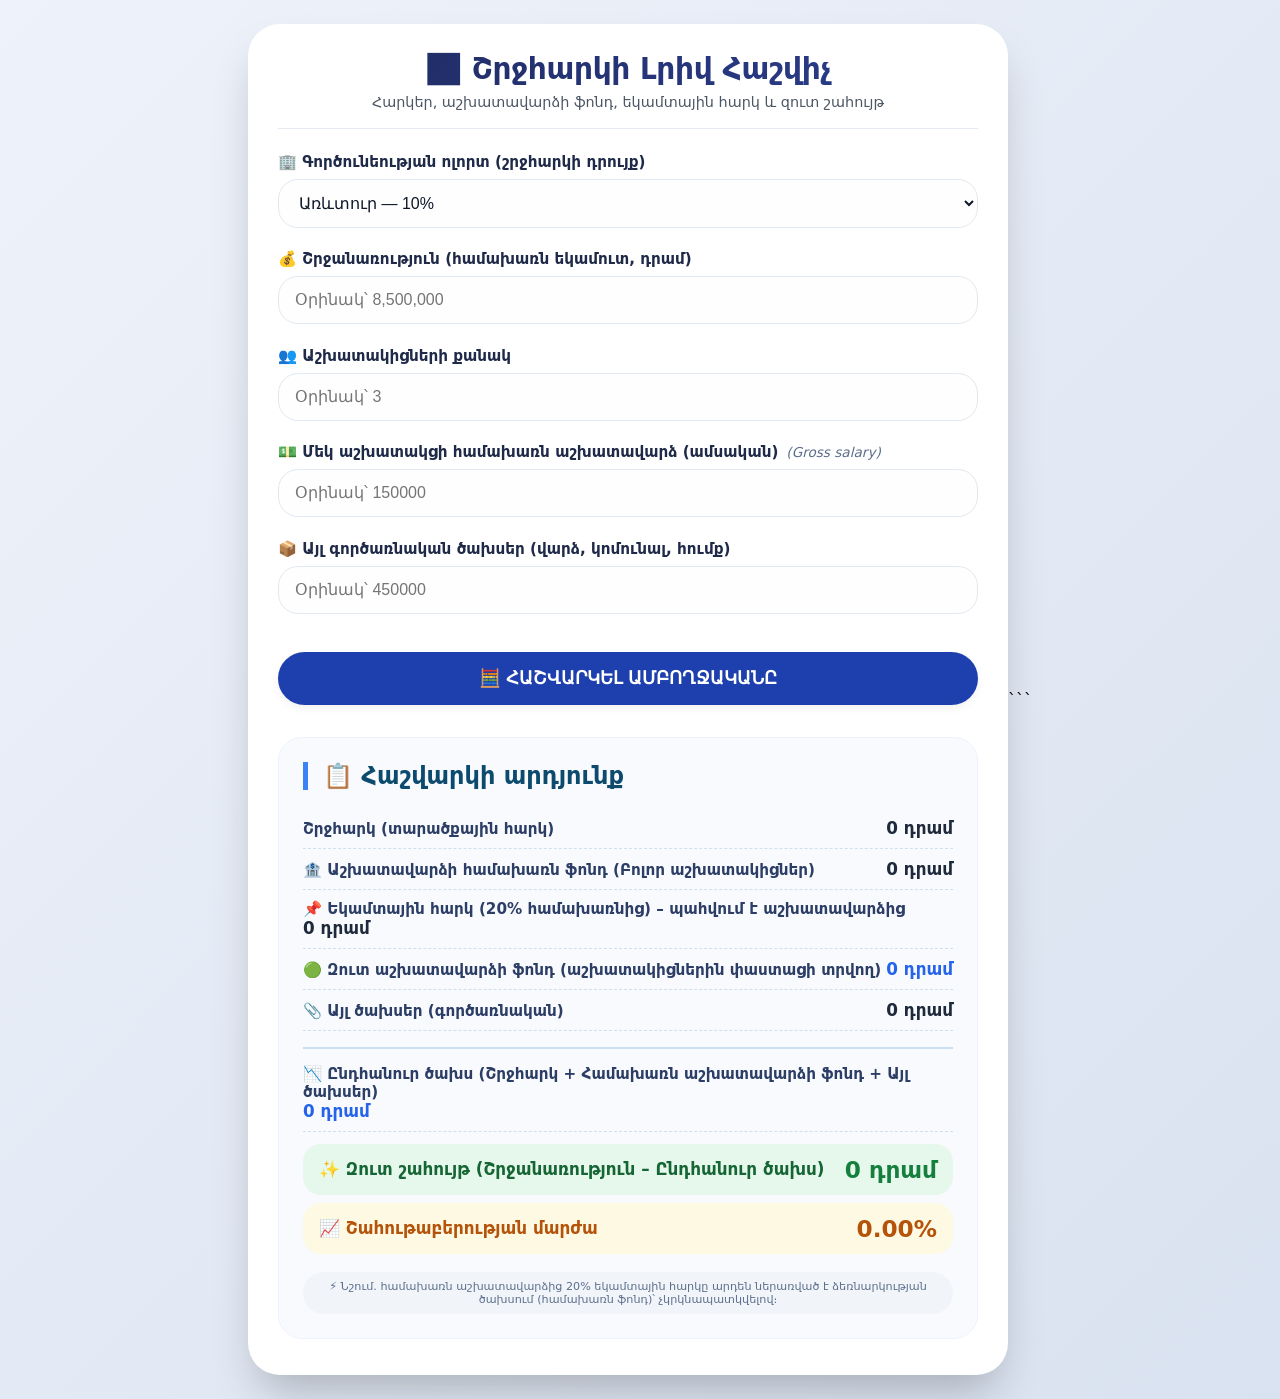
==== index.html @ 6269bee2 "this initial commit" ====
<!DOCTYPE html>
<html lang="hy">
<head>
<meta charset="UTF-8">
<meta name="viewport" content="width=device-width, initial-scale=1.0, user-scalable=yes">
<title>Շրջհարկի Լրիվ Հաշվիչ – Հարկեր, ծախսեր, զուտ շահույթ</title>
<style>
    * {
        margin: 0;
        padding: 0;
        box-sizing: border-box;
    }

    body {
        background: linear-gradient(135deg, #eef2fa 0%, #d9e2f0 100%);
        font-family: 'Inter', system-ui, -apple-system, 'Segoe UI', Roboto, 'Helvetica Neue', sans-serif;
        padding: 24px 20px;
        min-height: 100vh;
        display: flex;
        align-items: center;
        justify-content: center;
    }

    /* card utama */
    .calculator {
        max-width: 760px;
        width: 100%;
        background: #ffffff;
        border-radius: 2rem;
        box-shadow: 0 25px 45px -12px rgba(0, 0, 0, 0.25);
        overflow: hidden;
        transition: all 0.2s ease;
    }

    .calculator-inner {
        padding: 28px 30px 36px;
    }

    h1 {
        font-size: 1.85rem;
        font-weight: 700;
        background: linear-gradient(120deg, #1e2a5e, #2c3e8f);
        background-clip: text;
        -webkit-background-clip: text;
        color: transparent;
        text-align: center;
        margin-bottom: 8px;
        letter-spacing: -0.3px;
    }

    .sub {
        text-align: center;
        color: #4b5563;
        font-size: 0.9rem;
        border-bottom: 1px solid #e5e9f0;
        padding-bottom: 18px;
        margin-bottom: 24px;
    }

    .input-group {
        margin-bottom: 1.4rem;
    }

    label {
        display: flex;
        align-items: center;
        gap: 8px;
        font-weight: 600;
        color: #1f2a48;
        margin-bottom: 8px;
        font-size: 0.95rem;
    }

    label i {
        font-weight: 400;
        color: #5b6e8c;
        font-size: 0.85rem;
    }

    input, select {
        width: 100%;
        padding: 14px 16px;
        font-size: 1rem;
        border: 1.5px solid #e2e8f0;
        border-radius: 20px;
        background: #fefefe;
        transition: 0.2s;
        font-weight: 500;
        color: #0f172a;
    }

    input:focus, select:focus {
        outline: none;
        border-color: #3b82f6;
        box-shadow: 0 0 0 3px rgba(59,130,246,0.2);
    }

    button {
        width: 100%;
        background: #1e40af;
        border: none;
        padding: 16px;
        font-size: 1.1rem;
        font-weight: 700;
        color: white;
        border-radius: 40px;
        cursor: pointer;
        transition: all 0.25s;
        margin: 16px 0 12px;
        box-shadow: 0 4px 8px rgba(0, 0, 0, 0.05);
    }

    button:hover {
        background: #2563eb;
        transform: translateY(-2px);
        box-shadow: 0 12px 20px -12px #1e3a8a;
    }

    .result {
        background: #f8fafd;
        border-radius: 1.5rem;
        padding: 1.5rem;
        margin-top: 20px;
        border: 1px solid #eef2ff;
        transition: 0.2s;
    }

    .result h2 {
        font-size: 1.5rem;
        font-weight: 700;
        color: #0c4a6e;
        margin-bottom: 18px;
        border-left: 5px solid #3b82f6;
        padding-left: 15px;
    }

    .result-row {
        display: flex;
        justify-content: space-between;
        align-items: baseline;
        flex-wrap: wrap;
        padding: 10px 0;
        border-bottom: 1px dashed #cfdfed;
    }

    .result-row:last-of-type {
        border-bottom: none;
    }

    .result-label {
        font-weight: 600;
        color: #2c3e66;
        font-size: 0.95rem;
    }

    .result-value {
        font-weight: 700;
        font-size: 1.05rem;
        color: #1e293b;
    }

    .highlight {
        color: #2563eb;
        font-weight: 800;
    }

    .total-line {
        margin-top: 16px;
        padding-top: 16px;
        border-top: 2px solid #cbdff2;
        font-size: 1.2rem;
        font-weight: 800;
    }

    .profit-line {
        background: #e6f7ec;
        margin-top: 12px;
        padding: 12px 16px;
        border-radius: 18px;
        display: flex;
        justify-content: space-between;
        align-items: center;
        flex-wrap: wrap;
    }

    .profit-label {
        font-weight: 800;
        color: #166534;
        font-size: 1.05rem;
    }

    .profit-number {
        font-size: 1.45rem;
        font-weight: 800;
        color: #15803d;
    }

    .info-note {
        font-size: 0.7rem;
        text-align: center;
        margin-top: 18px;
        color: #5b6e8c;
        background: #f1f5f9;
        padding: 8px 12px;
        border-radius: 60px;
        display: inline-block;
        width: auto;
    }

    .flex-note {
        display: flex;
        justify-content: center;
    }

    @media (max-width: 520px) {
        .calculator-inner {
            padding: 20px;
        }
        .result-row {
            flex-direction: column;
            gap: 5px;
        }
        .profit-line {
            flex-direction: column;
            align-items: flex-start;
            gap: 8px;
        }
    }
</style>
</head>
<body>

<div class="calculator">
    <div class="calculator-inner">
        <h1>📊 Շրջհարկի Լրիվ Հաշվիչ</h1>
        <div class="sub">Հարկեր, աշխատավարձի ֆոնդ, եկամտային հարկ և զուտ շահույթ</div>

        <!-- ՈԼՈՐՏԻ ԸՆՏՐՈՒԹՅՈՒՆ -->
        <div class="input-group">
            <label>🏢 Գործունեության ոլորտ (շրջհարկի դրույք)</label>
            <select id="sector">
                <option value="10">Առևտուր — 10%</option>
                <option value="12">Հանրային սնունդ — 12%</option>
                <option value="7">Արտադրություն — 7%</option>
                <option value="1">ՏՏ — 1%</option>
                <option value="10">Ծառայություններ — 10%</option>
            </select>
        </div>

        <!-- ՇՐՋԱՆԱՌՈՒԹՅՈՒՆ -->
        <div class="input-group">
            <label>💰 Շրջանառություն (համախառն եկամուտ, դրամ)</label>
            <input type="number" id="turnover" placeholder="Օրինակ՝ 8,500,000" value="">
        </div>

        <!-- ԱՇԽԱՏԱԿԻՑՆԵՐ -->
        <div class="input-group">
            <label>👥 Աշխատակիցների քանակ</label>
            <input type="number" id="employees" placeholder="Օրինակ՝ 3" value="">
        </div>

        <!-- ՀԱՄԱԽԱՌՆ ԱՇԽԱՏԱՎԱՐՁ (GROSS) -->
        <div class="input-group">
            <label>💵 Մեկ աշխատակցի համախառն աշխատավարձ (ամսական) <i>(Gross salary)</i></label>
            <input type="number" id="salary" placeholder="Օրինակ՝ 150000" value="">
        </div>

        <!-- ԱՅԼ ԾԱԽՍԵՐ -->
        <div class="input-group">
            <label>📦 Այլ գործառնական ծախսեր (վարձ, կոմունալ, հումք)</label>
            <input type="number" id="expenses" placeholder="Օրինակ՝ 450000" value="">
        </div>

        <button onclick="calculateFullTax()">🧮 ՀԱՇՎԱՐԿԵԼ ԱՄԲՈՂՋԱԿԱՆԸ</button>

        <!-- ԱՐԴՅՈՒՆՔՆԵՐԻ ԲԼՈԿ -->
        <div class="result" id="resultBlock">
            <h2>📋 Հաշվարկի արդյունք</h2>

            <div class="result-row">
                <span class="result-label">Շրջհարկ (տարածքային հարկ)</span>
                <span class="result-value" id="taxResult">0 դրամ</span>
            </div>
            <div class="result-row">
                <span class="result-label">🏦 Աշխատավարձի համախառն ֆոնդ (Բոլոր աշխատակիցներ)</span>
                <span class="result-value" id="salaryFund">0 դրամ</span>
            </div>
            <div class="result-row">
                <span class="result-label">📌 Եկամտային հարկ (20% համախառնից) – պահվում է աշխատավարձից</span>
                <span class="result-value" id="incomeTax">0 դրամ</span>
            </div>
            <div class="result-row">
                <span class="result-label">🟢 Զուտ աշխատավարձի ֆոնդ (աշխատակիցներին փաստացի տրվող)</span>
                <span class="result-value highlight" id="netSalaryFund">0 դրամ</span>
            </div>
            <div class="result-row">
                <span class="result-label">📎 Այլ ծախսեր (գործառնական)</span>
                <span class="result-value" id="expenseResult">0 դրամ</span>
            </div>
            <div class="result-row total-line">
                <span class="result-label">📉 Ընդհանուր ծախս (Շրջհարկ + Համախառն աշխատավարձի ֆոնդ + Այլ ծախսեր)</span>
                <span class="result-value highlight" id="totalResult">0 դրամ</span>
            </div>
            
            <!-- Զուտ շահույթի բլոկ -->
            <div class="profit-line">
                <span class="profit-label">✨ Զուտ շահույթ (Շրջանառություն – Ընդհանուր ծախս)</span>
                <span class="profit-number" id="netProfit">0 դրամ</span>
            </div>
            <div class="profit-line" style="background:#fef9e3; margin-top:8px;">
                <span class="profit-label" style="color:#b45309;">📈 Շահութաբերության մարժա</span>
                <span class="profit-number" id="profitMargin" style="color:#b45309;">0%</span>
            </div>
            <div class="flex-note">
                <div class="info-note">
                    ⚡ Նշում. համախառն աշխատավարձից 20% եկամտային հարկը արդեն ներառված է ձեռնարկության ծախսում (համախառն ֆոնդ)՝ չկրկնապատկվելով։
                </div>
            </div>
        </div>
    </div>
</div>

<script>
    function calculateFullTax() {
        // --- 1. Ստանալ արժեքները ---
        let turnoverInput = document.getElementById("turnover").value;
        let sectorSelect = document.getElementById("sector");
        let rate = parseFloat(sectorSelect.value);
        let employeesInput = document.getElementById("employees").value;
        let grossSalaryPerEmployeeInput = document.getElementById("salary").value;
        let otherExpensesInput = document.getElementById("expenses").value;

        // վերածում թվերի, դատարկ արժեքները 0
        let turnover = (turnoverInput === "") ? 0 : parseFloat(turnoverInput);
        let employees = (employeesInput === "") ? 0 : parseInt(employeesInput, 10);
        let grossSalaryPerEmployee = (grossSalaryPerEmployeeInput === "") ? 0 : parseFloat(grossSalaryPerEmployeeInput);
        let otherExpenses = (otherExpensesInput === "") ? 0 : parseFloat(otherExpensesInput);

        // Վալիդացիա բացասական թվերի դեպքում
        if (turnover < 0) turnover = 0;
        if (employees < 0) employees = 0;
        if (grossSalaryPerEmployee < 0) grossSalaryPerEmployee = 0;
        if (otherExpenses < 0) otherExpenses = 0;
        
        // աշխատողների քանակը ամբողջ թիվ
        employees = Math.floor(employees);
        
        // --- 2. Հաշվարկներ ըստ ՀՀ Շրջհարկի տրամաբանության ---
        // շրջհարկ = շրջանառություն * դրույք / 100
        let turnoverTax = turnover * (rate / 100);
        
        // Համախառն աշխատավարձի ֆոնդ (GROSS) = աշխատակիցների քանակ * մեկի համախառն աշխատավարձ
        let grossSalaryFund = employees * grossSalaryPerEmployee;
        
        // Եկամտային հարկ (20% համախառնից) – սա պահվում է աշխատողի աշխատավարձից,
        // բայց բիզնեսի ծախսում հանդես է գալիս համախառն ֆոնդի ամբողջ գումարը:
        let incomeTaxAmount = grossSalaryFund * 0.20;
        
        // Զուտ աշխատավարձի ֆոնդ (այն գումարը, որը աշխատակիցները ստանում են իրենց ձեռքը)
        let netSalaryFund = grossSalaryFund - incomeTaxAmount;
        
        // ԸՆԴՀԱՆՈՒՐ ԾԱԽՍ (ՃԻՇՏ) = Շրջհարկ + Համախառն աշխատավարձի ֆոնդ + Այլ ծախսեր
        // Եկամտային հարկը կրկին չենք ավելացնում, քանի որ արդեն մտնում է grossSalaryFund-ի մեջ
        let totalExpenses = turnoverTax + grossSalaryFund + otherExpenses;
        
        // Զուտ շահույթ = Շրջանառություն - Ընդհանուր ծախս
        let netProfit = turnover - totalExpenses;
        
        // Շահութաբերության տոկոս (եթե շրջանառությունը 0-ից մեծ)
        let profitMarginPercent = (turnover > 0) ? (netProfit / turnover) * 100 : 0;
        
        // --- 3. Ձևաչափում և ցուցադրում (hy-AM ֆորմատ, դրամ)---
        const formatMoney = (value) => {
            // կլորացնում ենք մինչև ամբողջ թիվ, ավելի ճիշտ դրամի համար
            let rounded = Math.round(value);
            return rounded.toLocaleString('hy-AM') + " դրամ";
        };
        
        const formatPercent = (value) => {
            return value.toFixed(2) + "%";
        };
        
        // արդյունքները տեղադրում ենք HTML-ում
        document.getElementById("taxResult").innerText = formatMoney(turnoverTax);
        document.getElementById("salaryFund").innerText = formatMoney(grossSalaryFund);
        document.getElementById("incomeTax").innerText = formatMoney(incomeTaxAmount);
        document.getElementById("netSalaryFund").innerText = formatMoney(netSalaryFund);
        document.getElementById("expenseResult").innerText = formatMoney(otherExpenses);
        document.getElementById("totalResult").innerText = formatMoney(totalExpenses);
        document.getElementById("netProfit").innerText = formatMoney(netProfit);
        document.getElementById("profitMargin").innerText = formatPercent(profitMarginPercent);
        
        // եթե net profit-ը բացասական է, ավելացնում ենք տեսողական նշում
        const netProfitSpan = document.getElementById("netProfit");
        const profitBlock = document.querySelector(".profit-line");
        if (netProfit < 0) {
            netProfitSpan.style.color = "#dc2626";
            profitBlock.style.background = "#ffe8e8";
        } else {
            netProfitSpan.style.color = "#15803d";
            profitBlock.style.background = "#e6f7ec";
        }
        
        // լրացուցիչ ստուգում, եթե արժեքները NaN, ապա 0
        if (isNaN(turnoverTax) || isNaN(grossSalaryFund) || isNaN(totalExpenses)) {
            resetToZeroDisplay();
        }
    }
    
    function resetToZeroDisplay() {
        const zeroMoney = "0 դրամ";
        document.getElementById("taxResult").innerText = zeroMoney;
        document.getElementById("salaryFund").innerText = zeroMoney;
        document.getElementById("incomeTax").innerText = zeroMoney;
        document.getElementById("netSalaryFund").innerText = zeroMoney;
        document.getElementById("expenseResult").innerText = zeroMoney;
        document.getElementById("totalResult").innerText = zeroMoney;
        document.getElementById("netProfit").innerText = zeroMoney;
        document.getElementById("profitMargin").innerText = "0%";
    }
    
    // optional: Enter ստեղնով հաշվարկ
    const inputs = document.querySelectorAll('input, select');
    inputs.forEach(input => {
        input.addEventListener('keypress', function(event) {
            if (event.key === 'Enter') {
                event.preventDefault();
                calculateFullTax();
            }
        });
    });
    
    // միացնել հաշվարկը select-ի փոփոխության դեպքում (կամընտիր)
    document.getElementById("sector").addEventListener("change", function() {
        calculateFullTax();
    });
    
    // լռելյայն հաշվարկել դատարկ դեպքում (0 արժեքներով)
    window.addEventListener('DOMContentLoaded', function() {
        calculateFullTax();
    });
</script>
</body>
</html>
```
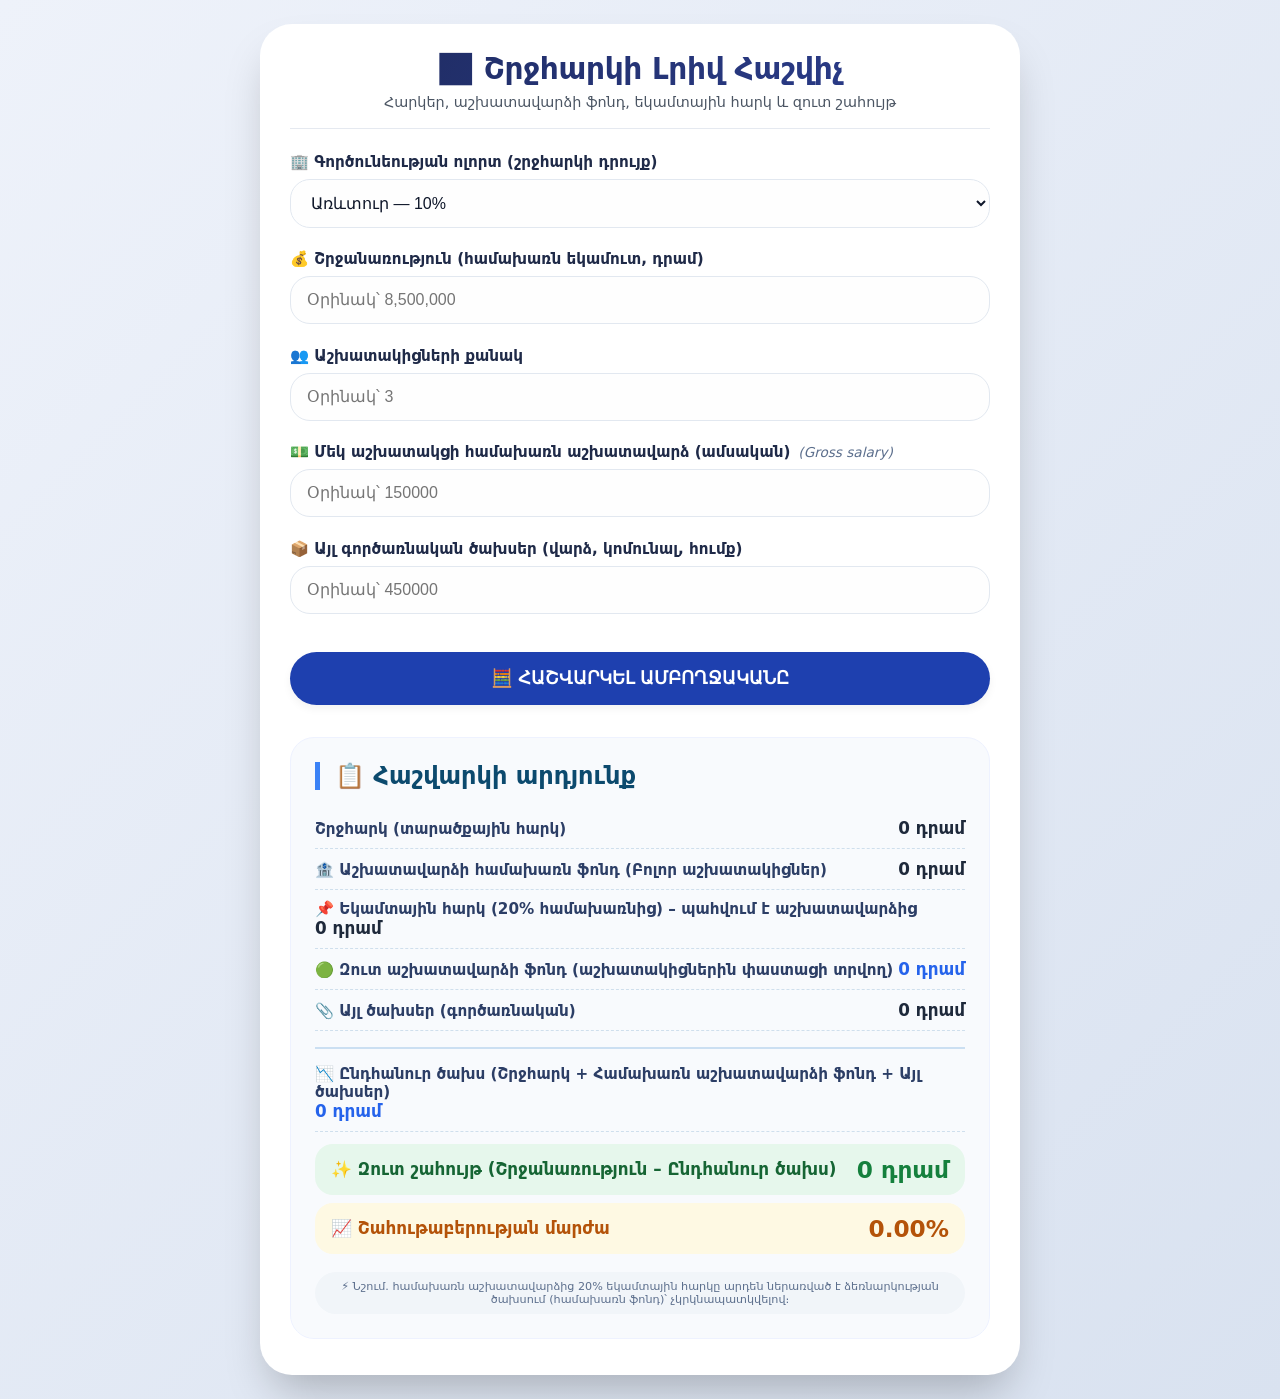
==== commit 0e71f0d3: "ather" ====
--- a/index.html
+++ b/index.html
@@ -4,230 +4,9 @@
 <head>
 <meta charset="UTF-8">
 <meta name="viewport" content="width=device-width, initial-scale=1.0, user-scalable=yes">
+<link rel="stylesheet" href="style1.css">
+
 <title>Շրջհարկի Լրիվ Հաշվիչ – Հարկեր, ծախսեր, զուտ շահույթ</title>
-<style>
-    * {
-        margin: 0;
-        padding: 0;
-        box-sizing: border-box;
-    }
-
-    body {
-        background: linear-gradient(135deg, #eef2fa 0%, #d9e2f0 100%);
-        font-family: 'Inter', system-ui, -apple-system, 'Segoe UI', Roboto, 'Helvetica Neue', sans-serif;
-        padding: 24px 20px;
-        min-height: 100vh;
-        display: flex;
-        align-items: center;
-        justify-content: center;
-    }
-
-    /* card utama */
-    .calculator {
-        max-width: 760px;
-        width: 100%;
-        background: #ffffff;
-        border-radius: 2rem;
-        box-shadow: 0 25px 45px -12px rgba(0, 0, 0, 0.25);
-        overflow: hidden;
-        transition: all 0.2s ease;
-    }
-
-    .calculator-inner {
-        padding: 28px 30px 36px;
-    }
-
-    h1 {
-        font-size: 1.85rem;
-        font-weight: 700;
-        background: linear-gradient(120deg, #1e2a5e, #2c3e8f);
-        background-clip: text;
-        -webkit-background-clip: text;
-        color: transparent;
-        text-align: center;
-        margin-bottom: 8px;
-        letter-spacing: -0.3px;
-    }
-
-    .sub {
-        text-align: center;
-        color: #4b5563;
-        font-size: 0.9rem;
-        border-bottom: 1px solid #e5e9f0;
-        padding-bottom: 18px;
-        margin-bottom: 24px;
-    }
-
-    .input-group {
-        margin-bottom: 1.4rem;
-    }
-
-    label {
-        display: flex;
-        align-items: center;
-        gap: 8px;
-        font-weight: 600;
-        color: #1f2a48;
-        margin-bottom: 8px;
-        font-size: 0.95rem;
-    }
-
-    label i {
-        font-weight: 400;
-        color: #5b6e8c;
-        font-size: 0.85rem;
-    }
-
-    input, select {
-        width: 100%;
-        padding: 14px 16px;
-        font-size: 1rem;
-        border: 1.5px solid #e2e8f0;
-        border-radius: 20px;
-        background: #fefefe;
-        transition: 0.2s;
-        font-weight: 500;
-        color: #0f172a;
-    }
-
-    input:focus, select:focus {
-        outline: none;
-        border-color: #3b82f6;
-        box-shadow: 0 0 0 3px rgba(59,130,246,0.2);
-    }
-
-    button {
-        width: 100%;
-        background: #1e40af;
-        border: none;
-        padding: 16px;
-        font-size: 1.1rem;
-        font-weight: 700;
-        color: white;
-        border-radius: 40px;
-        cursor: pointer;
-        transition: all 0.25s;
-        margin: 16px 0 12px;
-        box-shadow: 0 4px 8px rgba(0, 0, 0, 0.05);
-    }
-
-    button:hover {
-        background: #2563eb;
-        transform: translateY(-2px);
-        box-shadow: 0 12px 20px -12px #1e3a8a;
-    }
-
-    .result {
-        background: #f8fafd;
-        border-radius: 1.5rem;
-        padding: 1.5rem;
-        margin-top: 20px;
-        border: 1px solid #eef2ff;
-        transition: 0.2s;
-    }
-
-    .result h2 {
-        font-size: 1.5rem;
-        font-weight: 700;
-        color: #0c4a6e;
-        margin-bottom: 18px;
-        border-left: 5px solid #3b82f6;
-        padding-left: 15px;
-    }
-
-    .result-row {
-        display: flex;
-        justify-content: space-between;
-        align-items: baseline;
-        flex-wrap: wrap;
-        padding: 10px 0;
-        border-bottom: 1px dashed #cfdfed;
-    }
-
-    .result-row:last-of-type {
-        border-bottom: none;
-    }
-
-    .result-label {
-        font-weight: 600;
-        color: #2c3e66;
-        font-size: 0.95rem;
-    }
-
-    .result-value {
-        font-weight: 700;
-        font-size: 1.05rem;
-        color: #1e293b;
-    }
-
-    .highlight {
-        color: #2563eb;
-        font-weight: 800;
-    }
-
-    .total-line {
-        margin-top: 16px;
-        padding-top: 16px;
-        border-top: 2px solid #cbdff2;
-        font-size: 1.2rem;
-        font-weight: 800;
-    }
-
-    .profit-line {
-        background: #e6f7ec;
-        margin-top: 12px;
-        padding: 12px 16px;
-        border-radius: 18px;
-        display: flex;
-        justify-content: space-between;
-        align-items: center;
-        flex-wrap: wrap;
-    }
-
-    .profit-label {
-        font-weight: 800;
-        color: #166534;
-        font-size: 1.05rem;
-    }
-
-    .profit-number {
-        font-size: 1.45rem;
-        font-weight: 800;
-        color: #15803d;
-    }
-
-    .info-note {
-        font-size: 0.7rem;
-        text-align: center;
-        margin-top: 18px;
-        color: #5b6e8c;
-        background: #f1f5f9;
-        padding: 8px 12px;
-        border-radius: 60px;
-        display: inline-block;
-        width: auto;
-    }
-
-    .flex-note {
-        display: flex;
-        justify-content: center;
-    }
-
-    @media (max-width: 520px) {
-        .calculator-inner {
-            padding: 20px;
-        }
-        .result-row {
-            flex-direction: column;
-            gap: 5px;
-        }
-        .profit-line {
-            flex-direction: column;
-            align-items: flex-start;
-            gap: 8px;
-        }
-    }
-</style>
 </head>
 <body>
 
@@ -320,127 +99,8 @@
         </div>
     </div>
 </div>
+<script src="index1.js"></script>
 
-<script>
-    function calculateFullTax() {
-        // --- 1. Ստանալ արժեքները ---
-        let turnoverInput = document.getElementById("turnover").value;
-        let sectorSelect = document.getElementById("sector");
-        let rate = parseFloat(sectorSelect.value);
-        let employeesInput = document.getElementById("employees").value;
-        let grossSalaryPerEmployeeInput = document.getElementById("salary").value;
-        let otherExpensesInput = document.getElementById("expenses").value;
 
-        // վերածում թվերի, դատարկ արժեքները 0
-        let turnover = (turnoverInput === "") ? 0 : parseFloat(turnoverInput);
-        let employees = (employeesInput === "") ? 0 : parseInt(employeesInput, 10);
-        let grossSalaryPerEmployee = (grossSalaryPerEmployeeInput === "") ? 0 : parseFloat(grossSalaryPerEmployeeInput);
-        let otherExpenses = (otherExpensesInput === "") ? 0 : parseFloat(otherExpensesInput);
-
-        // Վալիդացիա բացասական թվերի դեպքում
-        if (turnover < 0) turnover = 0;
-        if (employees < 0) employees = 0;
-        if (grossSalaryPerEmployee < 0) grossSalaryPerEmployee = 0;
-        if (otherExpenses < 0) otherExpenses = 0;
-        
-        // աշխատողների քանակը ամբողջ թիվ
-        employees = Math.floor(employees);
-        
-        // --- 2. Հաշվարկներ ըստ ՀՀ Շրջհարկի տրամաբանության ---
-        // շրջհարկ = շրջանառություն * դրույք / 100
-        let turnoverTax = turnover * (rate / 100);
-        
-        // Համախառն աշխատավարձի ֆոնդ (GROSS) = աշխատակիցների քանակ * մեկի համախառն աշխատավարձ
-        let grossSalaryFund = employees * grossSalaryPerEmployee;
-        
-        // Եկամտային հարկ (20% համախառնից) – սա պահվում է աշխատողի աշխատավարձից,
-        // բայց բիզնեսի ծախսում հանդես է գալիս համախառն ֆոնդի ամբողջ գումարը:
-        let incomeTaxAmount = grossSalaryFund * 0.20;
-        
-        // Զուտ աշխատավարձի ֆոնդ (այն գումարը, որը աշխատակիցները ստանում են իրենց ձեռքը)
-        let netSalaryFund = grossSalaryFund - incomeTaxAmount;
-        
-        // ԸՆԴՀԱՆՈՒՐ ԾԱԽՍ (ՃԻՇՏ) = Շրջհարկ + Համախառն աշխատավարձի ֆոնդ + Այլ ծախսեր
-        // Եկամտային հարկը կրկին չենք ավելացնում, քանի որ արդեն մտնում է grossSalaryFund-ի մեջ
-        let totalExpenses = turnoverTax + grossSalaryFund + otherExpenses;
-        
-        // Զուտ շահույթ = Շրջանառություն - Ընդհանուր ծախս
-        let netProfit = turnover - totalExpenses;
-        
-        // Շահութաբերության տոկոս (եթե շրջանառությունը 0-ից մեծ)
-        let profitMarginPercent = (turnover > 0) ? (netProfit / turnover) * 100 : 0;
-        
-        // --- 3. Ձևաչափում և ցուցադրում (hy-AM ֆորմատ, դրամ)---
-        const formatMoney = (value) => {
-            // կլորացնում ենք մինչև ամբողջ թիվ, ավելի ճիշտ դրամի համար
-            let rounded = Math.round(value);
-            return rounded.toLocaleString('hy-AM') + " դրամ";
-        };
-        
-        const formatPercent = (value) => {
-            return value.toFixed(2) + "%";
-        };
-        
-        // արդյունքները տեղադրում ենք HTML-ում
-        document.getElementById("taxResult").innerText = formatMoney(turnoverTax);
-        document.getElementById("salaryFund").innerText = formatMoney(grossSalaryFund);
-        document.getElementById("incomeTax").innerText = formatMoney(incomeTaxAmount);
-        document.getElementById("netSalaryFund").innerText = formatMoney(netSalaryFund);
-        document.getElementById("expenseResult").innerText = formatMoney(otherExpenses);
-        document.getElementById("totalResult").innerText = formatMoney(totalExpenses);
-        document.getElementById("netProfit").innerText = formatMoney(netProfit);
-        document.getElementById("profitMargin").innerText = formatPercent(profitMarginPercent);
-        
-        // եթե net profit-ը բացասական է, ավելացնում ենք տեսողական նշում
-        const netProfitSpan = document.getElementById("netProfit");
-        const profitBlock = document.querySelector(".profit-line");
-        if (netProfit < 0) {
-            netProfitSpan.style.color = "#dc2626";
-            profitBlock.style.background = "#ffe8e8";
-        } else {
-            netProfitSpan.style.color = "#15803d";
-            profitBlock.style.background = "#e6f7ec";
-        }
-        
-        // լրացուցիչ ստուգում, եթե արժեքները NaN, ապա 0
-        if (isNaN(turnoverTax) || isNaN(grossSalaryFund) || isNaN(totalExpenses)) {
-            resetToZeroDisplay();
-        }
-    }
-    
-    function resetToZeroDisplay() {
-        const zeroMoney = "0 դրամ";
-        document.getElementById("taxResult").innerText = zeroMoney;
-        document.getElementById("salaryFund").innerText = zeroMoney;
-        document.getElementById("incomeTax").innerText = zeroMoney;
-        document.getElementById("netSalaryFund").innerText = zeroMoney;
-        document.getElementById("expenseResult").innerText = zeroMoney;
-        document.getElementById("totalResult").innerText = zeroMoney;
-        document.getElementById("netProfit").innerText = zeroMoney;
-        document.getElementById("profitMargin").innerText = "0%";
-    }
-    
-    // optional: Enter ստեղնով հաշվարկ
-    const inputs = document.querySelectorAll('input, select');
-    inputs.forEach(input => {
-        input.addEventListener('keypress', function(event) {
-            if (event.key === 'Enter') {
-                event.preventDefault();
-                calculateFullTax();
-            }
-        });
-    });
-    
-    // միացնել հաշվարկը select-ի փոփոխության դեպքում (կամընտիր)
-    document.getElementById("sector").addEventListener("change", function() {
-        calculateFullTax();
-    });
-    
-    // լռելյայն հաշվարկել դատարկ դեպքում (0 արժեքներով)
-    window.addEventListener('DOMContentLoaded', function() {
-        calculateFullTax();
-    });
-</script>
 </body>
-</html>
-```+</html>
--- a/style1.css
+++ b/style1.css
@@ -0,0 +1,222 @@
+
+    * {
+        margin: 0;
+        padding: 0;
+        box-sizing: border-box;
+    }
+
+    body {
+        background: linear-gradient(135deg, #eef2fa 0%, #d9e2f0 100%);
+        font-family: 'Inter', system-ui, -apple-system, 'Segoe UI', Roboto, 'Helvetica Neue', sans-serif;
+        padding: 24px 20px;
+        min-height: 100vh;
+        display: flex;
+        align-items: center;
+        justify-content: center;
+    }
+
+    /* card utama */
+    .calculator {
+        max-width: 760px;
+        width: 100%;
+        background: #ffffff;
+        border-radius: 2rem;
+        box-shadow: 0 25px 45px -12px rgba(0, 0, 0, 0.25);
+        overflow: hidden;
+        transition: all 0.2s ease;
+    }
+
+    .calculator-inner {
+        padding: 28px 30px 36px;
+    }
+
+    h1 {
+        font-size: 1.85rem;
+        font-weight: 700;
+        background: linear-gradient(120deg, #1e2a5e, #2c3e8f);
+        background-clip: text;
+        -webkit-background-clip: text;
+        color: transparent;
+        text-align: center;
+        margin-bottom: 8px;
+        letter-spacing: -0.3px;
+    }
+
+    .sub {
+        text-align: center;
+        color: #4b5563;
+        font-size: 0.9rem;
+        border-bottom: 1px solid #e5e9f0;
+        padding-bottom: 18px;
+        margin-bottom: 24px;
+    }
+
+    .input-group {
+        margin-bottom: 1.4rem;
+    }
+
+    label {
+        display: flex;
+        align-items: center;
+        gap: 8px;
+        font-weight: 600;
+        color: #1f2a48;
+        margin-bottom: 8px;
+        font-size: 0.95rem;
+    }
+
+    label i {
+        font-weight: 400;
+        color: #5b6e8c;
+        font-size: 0.85rem;
+    }
+
+    input, select {
+        width: 100%;
+        padding: 14px 16px;
+        font-size: 1rem;
+        border: 1.5px solid #e2e8f0;
+        border-radius: 20px;
+        background: #fefefe;
+        transition: 0.2s;
+        font-weight: 500;
+        color: #0f172a;
+    }
+
+    input:focus, select:focus {
+        outline: none;
+        border-color: #3b82f6;
+        box-shadow: 0 0 0 3px rgba(59,130,246,0.2);
+    }
+
+    button {
+        width: 100%;
+        background: #1e40af;
+        border: none;
+        padding: 16px;
+        font-size: 1.1rem;
+        font-weight: 700;
+        color: white;
+        border-radius: 40px;
+        cursor: pointer;
+        transition: all 0.25s;
+        margin: 16px 0 12px;
+        box-shadow: 0 4px 8px rgba(0, 0, 0, 0.05);
+    }
+
+    button:hover {
+        background: #2563eb;
+        transform: translateY(-2px);
+        box-shadow: 0 12px 20px -12px #1e3a8a;
+    }
+
+    .result {
+        background: #f8fafd;
+        border-radius: 1.5rem;
+        padding: 1.5rem;
+        margin-top: 20px;
+        border: 1px solid #eef2ff;
+        transition: 0.2s;
+    }
+
+    .result h2 {
+        font-size: 1.5rem;
+        font-weight: 700;
+        color: #0c4a6e;
+        margin-bottom: 18px;
+        border-left: 5px solid #3b82f6;
+        padding-left: 15px;
+    }
+
+    .result-row {
+        display: flex;
+        justify-content: space-between;
+        align-items: baseline;
+        flex-wrap: wrap;
+        padding: 10px 0;
+        border-bottom: 1px dashed #cfdfed;
+    }
+
+    .result-row:last-of-type {
+        border-bottom: none;
+    }
+
+    .result-label {
+        font-weight: 600;
+        color: #2c3e66;
+        font-size: 0.95rem;
+    }
+
+    .result-value {
+        font-weight: 700;
+        font-size: 1.05rem;
+        color: #1e293b;
+    }
+
+    .highlight {
+        color: #2563eb;
+        font-weight: 800;
+    }
+
+    .total-line {
+        margin-top: 16px;
+        padding-top: 16px;
+        border-top: 2px solid #cbdff2;
+        font-size: 1.2rem;
+        font-weight: 800;
+    }
+
+    .profit-line {
+        background: #e6f7ec;
+        margin-top: 12px;
+        padding: 12px 16px;
+        border-radius: 18px;
+        display: flex;
+        justify-content: space-between;
+        align-items: center;
+        flex-wrap: wrap;
+    }
+
+    .profit-label {
+        font-weight: 800;
+        color: #166534;
+        font-size: 1.05rem;
+    }
+
+    .profit-number {
+        font-size: 1.45rem;
+        font-weight: 800;
+        color: #15803d;
+    }
+
+    .info-note {
+        font-size: 0.7rem;
+        text-align: center;
+        margin-top: 18px;
+        color: #5b6e8c;
+        background: #f1f5f9;
+        padding: 8px 12px;
+        border-radius: 60px;
+        display: inline-block;
+        width: auto;
+    }
+
+    .flex-note {
+        display: flex;
+        justify-content: center;
+    }
+
+    @media (max-width: 520px) {
+        .calculator-inner {
+            padding: 20px;
+        }
+        .result-row {
+            flex-direction: column;
+            gap: 5px;
+        }
+        .profit-line {
+            flex-direction: column;
+            align-items: flex-start;
+            gap: 8px;
+        }
+    }
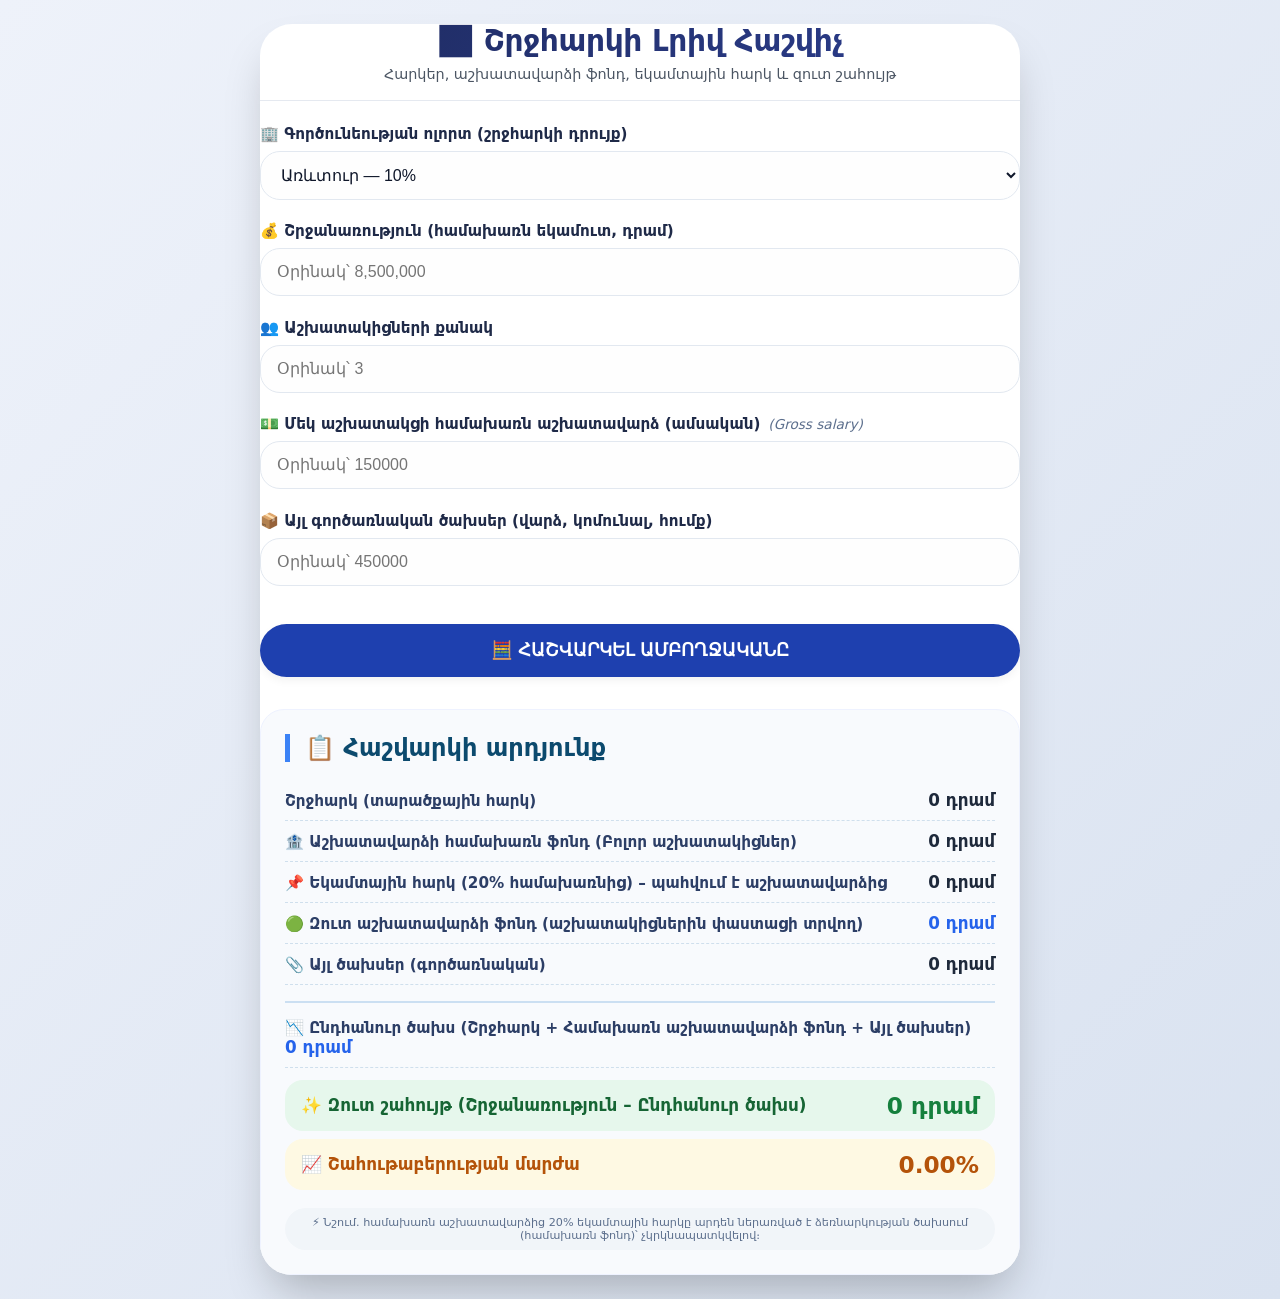
==== commit f23e97ab: "fixeds" ====
--- a/index.html
+++ b/index.html
@@ -1,21 +1,22 @@
-
 <!DOCTYPE html>
 <html lang="hy">
 <head>
-<meta charset="UTF-8">
-<meta name="viewport" content="width=device-width, initial-scale=1.0, user-scalable=yes">
-<link rel="stylesheet" href="style1.css">
+    <meta charset="UTF-8">
+    <meta name="viewport" content="width=device-width, initial-scale=1.0, user-scalable=yes">
+    <title>Շրջհարկի Լրիվ Հաշվիչ – Հարկեր, ծախսեր, զուտ շահույթ</title>
+    <link rel="stylesheet" href="shrj/style1.css">
+    <link rel="stylesheet" href="menu.css">
 
-<title>Շրջհարկի Լրիվ Հաշվիչ – Հարկեր, ծախսեր, զուտ շահույթ</title>
+
 </head>
 <body>
 
 <div class="calculator">
-    <div class="calculator-inner">
+   
         <h1>📊 Շրջհարկի Լրիվ Հաշվիչ</h1>
         <div class="sub">Հարկեր, աշխատավարձի ֆոնդ, եկամտային հարկ և զուտ շահույթ</div>
 
-        <!-- ՈԼՈՐՏԻ ԸՆՏՐՈՒԹՅՈՒՆ -->
+        <!-- Остальной код калькулятора без изменений -->
         <div class="input-group">
             <label>🏢 Գործունեության ոլորտ (շրջհարկի դրույք)</label>
             <select id="sector">
@@ -27,25 +28,21 @@
             </select>
         </div>
 
-        <!-- ՇՐՋԱՆԱՌՈՒԹՅՈՒՆ -->
         <div class="input-group">
             <label>💰 Շրջանառություն (համախառն եկամուտ, դրամ)</label>
             <input type="number" id="turnover" placeholder="Օրինակ՝ 8,500,000" value="">
         </div>
 
-        <!-- ԱՇԽԱՏԱԿԻՑՆԵՐ -->
         <div class="input-group">
             <label>👥 Աշխատակիցների քանակ</label>
             <input type="number" id="employees" placeholder="Օրինակ՝ 3" value="">
         </div>
 
-        <!-- ՀԱՄԱԽԱՌՆ ԱՇԽԱՏԱՎԱՐՁ (GROSS) -->
         <div class="input-group">
             <label>💵 Մեկ աշխատակցի համախառն աշխատավարձ (ամսական) <i>(Gross salary)</i></label>
             <input type="number" id="salary" placeholder="Օրինակ՝ 150000" value="">
         </div>
 
-        <!-- ԱՅԼ ԾԱԽՍԵՐ -->
         <div class="input-group">
             <label>📦 Այլ գործառնական ծախսեր (վարձ, կոմունալ, հումք)</label>
             <input type="number" id="expenses" placeholder="Օրինակ՝ 450000" value="">
@@ -53,10 +50,8 @@
 
         <button onclick="calculateFullTax()">🧮 ՀԱՇՎԱՐԿԵԼ ԱՄԲՈՂՋԱԿԱՆԸ</button>
 
-        <!-- ԱՐԴՅՈՒՆՔՆԵՐԻ ԲԼՈԿ -->
         <div class="result" id="resultBlock">
             <h2>📋 Հաշվարկի արդյունք</h2>
-
             <div class="result-row">
                 <span class="result-label">Շրջհարկ (տարածքային հարկ)</span>
                 <span class="result-value" id="taxResult">0 դրամ</span>
@@ -81,8 +76,6 @@
                 <span class="result-label">📉 Ընդհանուր ծախս (Շրջհարկ + Համախառն աշխատավարձի ֆոնդ + Այլ ծախսեր)</span>
                 <span class="result-value highlight" id="totalResult">0 դրամ</span>
             </div>
-            
-            <!-- Զուտ շահույթի բլոկ -->
             <div class="profit-line">
                 <span class="profit-label">✨ Զուտ շահույթ (Շրջանառություն – Ընդհանուր ծախս)</span>
                 <span class="profit-number" id="netProfit">0 դրամ</span>
@@ -99,8 +92,7 @@
         </div>
     </div>
 </div>
+
 <script src="index1.js"></script>
-
-
 </body>
 </html>
--- a/shrj/style1.css
+++ b/shrj/style1.css
@@ -0,0 +1,223 @@
+
+    * {
+        margin: 0;
+        padding: 0;
+        box-sizing: border-box;
+    }
+
+    body {
+        background: linear-gradient(135deg, #eef2fa 0%, #d9e2f0 100%);
+        font-family: 'Inter', system-ui, -apple-system, 'Segoe UI', Roboto, 'Helvetica Neue', sans-serif;
+        padding: 24px 20px;
+        min-height: 100vh;
+        display: flex;
+        align-items: center;
+        justify-content: center;
+    }
+     
+
+    /* card utama */
+    .calculator {
+        max-width: 760px;
+        width: 100%;
+        background: #ffffff;
+        border-radius: 2rem;
+        box-shadow: 0 25px 45px -12px rgba(0, 0, 0, 0.25);
+        overflow: hidden;
+        transition: all 0.2s ease;
+    }
+
+    .calculator-inner {
+        padding: 28px 30px 36px;
+    }
+
+    h1 {
+        font-size: 1.85rem;
+        font-weight: 700;
+        background: linear-gradient(120deg, #1e2a5e, #2c3e8f);
+        background-clip: text;
+        -webkit-background-clip: text;
+        color: transparent;
+        text-align: center;
+        margin-bottom: 8px;
+        letter-spacing: -0.3px;
+    }
+
+    .sub {
+        text-align: center;
+        color: #4b5563;
+        font-size: 0.9rem;
+        border-bottom: 1px solid #e5e9f0;
+        padding-bottom: 18px;
+        margin-bottom: 24px;
+    }
+
+    .input-group {
+        margin-bottom: 1.4rem;
+    }
+
+    label {
+        display: flex;
+        align-items: center;
+        gap: 8px;
+        font-weight: 600;
+        color: #1f2a48;
+        margin-bottom: 8px;
+        font-size: 0.95rem;
+    }
+
+    label i {
+        font-weight: 400;
+        color: #5b6e8c;
+        font-size: 0.85rem;
+    }
+
+    input, select {
+        width: 100%;
+        padding: 14px 16px;
+        font-size: 1rem;
+        border: 1.5px solid #e2e8f0;
+        border-radius: 20px;
+        background: #fefefe;
+        transition: 0.2s;
+        font-weight: 500;
+        color: #0f172a;
+    }
+
+    input:focus, select:focus {
+        outline: none;
+        border-color: #3b82f6;
+        box-shadow: 0 0 0 3px rgba(59,130,246,0.2);
+    }
+
+    button {
+        width: 100%;
+        background: #1e40af;
+        border: none;
+        padding: 16px;
+        font-size: 1.1rem;
+        font-weight: 700;
+        color: white;
+        border-radius: 40px;
+        cursor: pointer;
+        transition: all 0.25s;
+        margin: 16px 0 12px;
+        box-shadow: 0 4px 8px rgba(0, 0, 0, 0.05);
+    }
+
+    button:hover {
+        background: #2563eb;
+        transform: translateY(-2px);
+        box-shadow: 0 12px 20px -12px #1e3a8a;
+    }
+
+    .result {
+        background: #f8fafd;
+        border-radius: 1.5rem;
+        padding: 1.5rem;
+        margin-top: 20px;
+        border: 1px solid #eef2ff;
+        transition: 0.2s;
+    }
+
+    .result h2 {
+        font-size: 1.5rem;
+        font-weight: 700;
+        color: #0c4a6e;
+        margin-bottom: 18px;
+        border-left: 5px solid #3b82f6;
+        padding-left: 15px;
+    }
+
+    .result-row {
+        display: flex;
+        justify-content: space-between;
+        align-items: baseline;
+        flex-wrap: wrap;
+        padding: 10px 0;
+        border-bottom: 1px dashed #cfdfed;
+    }
+
+    .result-row:last-of-type {
+        border-bottom: none;
+    }
+
+    .result-label {
+        font-weight: 600;
+        color: #2c3e66;
+        font-size: 0.95rem;
+    }
+
+    .result-value {
+        font-weight: 700;
+        font-size: 1.05rem;
+        color: #1e293b;
+    }
+
+    .highlight {
+        color: #2563eb;
+        font-weight: 800;
+    }
+
+    .total-line {
+        margin-top: 16px;
+        padding-top: 16px;
+        border-top: 2px solid #cbdff2;
+        font-size: 1.2rem;
+        font-weight: 800;
+    }
+
+    .profit-line {
+        background: #e6f7ec;
+        margin-top: 12px;
+        padding: 12px 16px;
+        border-radius: 18px;
+        display: flex;
+        justify-content: space-between;
+        align-items: center;
+        flex-wrap: wrap;
+    }
+
+    .profit-label {
+        font-weight: 800;
+        color: #166534;
+        font-size: 1.05rem;
+    }
+
+    .profit-number {
+        font-size: 1.45rem;
+        font-weight: 800;
+        color: #15803d;
+    }
+
+    .info-note {
+        font-size: 0.7rem;
+        text-align: center;
+        margin-top: 18px;
+        color: #5b6e8c;
+        background: #f1f5f9;
+        padding: 8px 12px;
+        border-radius: 60px;
+        display: inline-block;
+        width: auto;
+    }
+
+    .flex-note {
+        display: flex;
+        justify-content: center;
+    }
+
+    @media (max-width: 520px) {
+        .calculator-inner {
+            padding: 20px;
+        }
+        .result-row {
+            flex-direction: column;
+            gap: 5px;
+        }
+        .profit-line {
+            flex-direction: column;
+            align-items: flex-start;
+            gap: 8px;
+        }
+    }
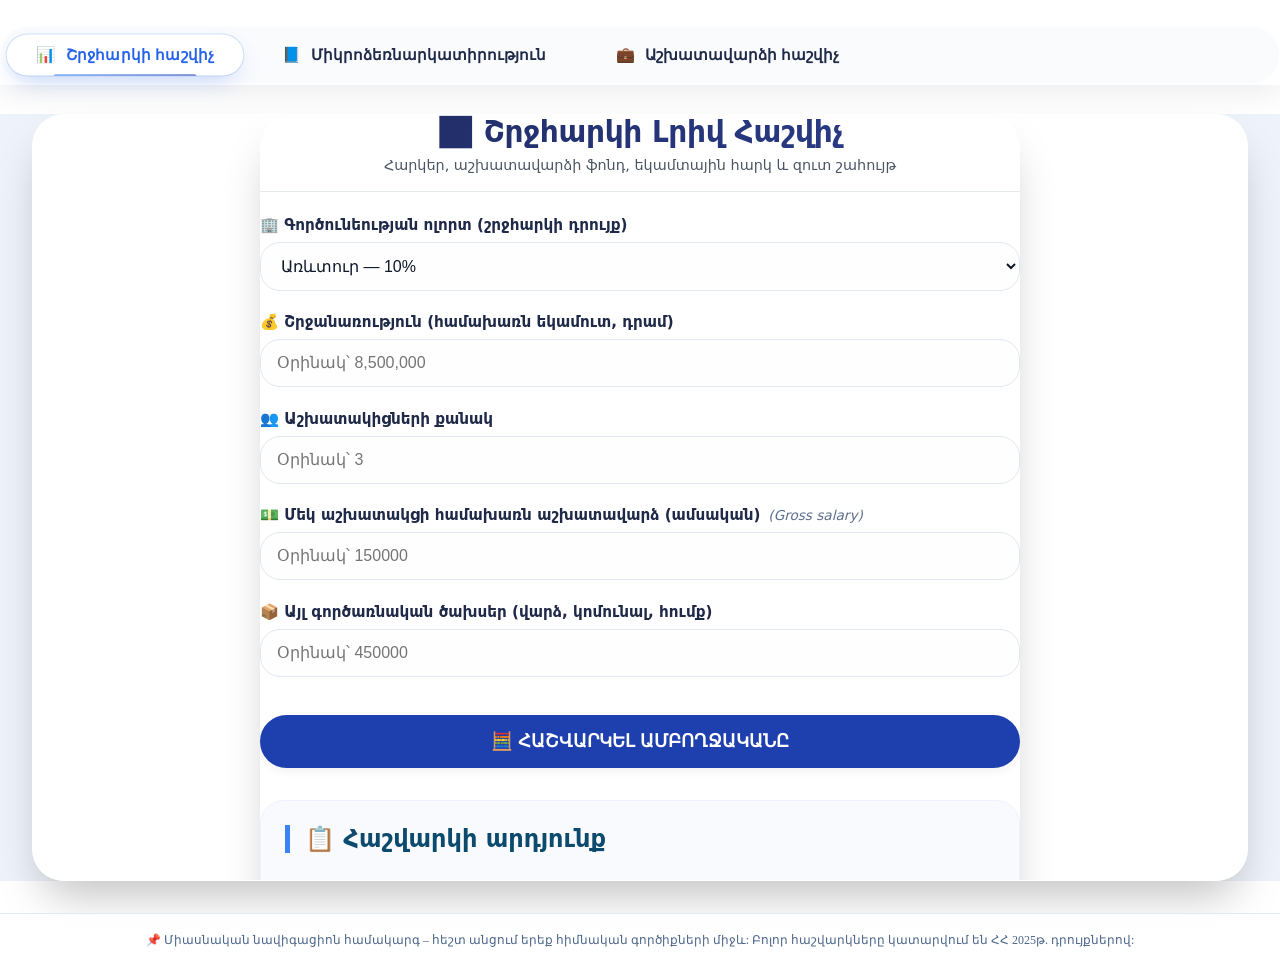
==== commit 7b90653c: "fixeds" ====
--- a/index.html
+++ b/index.html
@@ -2,97 +2,168 @@
 <html lang="hy">
 <head>
     <meta charset="UTF-8">
-    <meta name="viewport" content="width=device-width, initial-scale=1.0, user-scalable=yes">
-    <title>Շրջհարկի Լրիվ Հաշվիչ – Հարկեր, ծախսեր, զուտ շահույթ</title>
-    <link rel="stylesheet" href="shrj/style1.css">
+    <meta name="viewport" content="width=device-width, initial-scale=1.0, viewport-fit=cover">
+    <title>Հարկային գործիքներ – Միասնական նավիգացիա</title>
+    <link href="https://fonts.googleapis.com/css2?family=Inter:opsz,wght@14..32,400;14..32,500;14..32,600;14..32,700;14..32,800&display=swap" rel="stylesheet">
     <link rel="stylesheet" href="menu.css">
-
-
+       
 </head>
 <body>
 
-<div class="calculator">
-   
-        <h1>📊 Շրջհարկի Լրիվ Հաշվիչ</h1>
-        <div class="sub">Հարկեր, աշխատավարձի ֆոնդ, եկամտային հարկ և զուտ շահույթ</div>
+<!-- ========== ԳԼԽԱՄԱՍ (ՄԵՆՅՈՒ + ROUTING) ========== -->
+<header class="global-header">
+    <div class="header-container">
+       
+        </div>
+        <div class="nav-routing" id="routingMenu">
+            <button class="nav-btn active" data-route="turnover">
+                📊 <span>Շրջհարկի հաշվիչ</span>
+            </button>
+            <button class="nav-btn" data-route="micro">
+                📘 <span>Միկրոձեռնարկատիրություն</span>
+            </button>
+            <button class="nav-btn" data-route="salary">
+                💼 <span>Աշխատավարձի հաշվիչ</span>
+            </button>
+        </div>
+        
+    </div>
+</header>
 
-        <!-- Остальной код калькулятора без изменений -->
-        <div class="input-group">
-            <label>🏢 Գործունեության ոլորտ (շրջհարկի դրույք)</label>
-            <select id="sector">
-                <option value="10">Առևտուր — 10%</option>
-                <option value="12">Հանրային սնունդ — 12%</option>
-                <option value="7">Արտադրություն — 7%</option>
-                <option value="1">ՏՏ — 1%</option>
-                <option value="10">Ծառայություններ — 10%</option>
-            </select>
-        </div>
-
-        <div class="input-group">
-            <label>💰 Շրջանառություն (համախառն եկամուտ, դրամ)</label>
-            <input type="number" id="turnover" placeholder="Օրինակ՝ 8,500,000" value="">
-        </div>
-
-        <div class="input-group">
-            <label>👥 Աշխատակիցների քանակ</label>
-            <input type="number" id="employees" placeholder="Օրինակ՝ 3" value="">
-        </div>
-
-        <div class="input-group">
-            <label>💵 Մեկ աշխատակցի համախառն աշխատավարձ (ամսական) <i>(Gross salary)</i></label>
-            <input type="number" id="salary" placeholder="Օրինակ՝ 150000" value="">
-        </div>
-
-        <div class="input-group">
-            <label>📦 Այլ գործառնական ծախսեր (վարձ, կոմունալ, հումք)</label>
-            <input type="number" id="expenses" placeholder="Օրինակ՝ 450000" value="">
-        </div>
-
-        <button onclick="calculateFullTax()">🧮 ՀԱՇՎԱՐԿԵԼ ԱՄԲՈՂՋԱԿԱՆԸ</button>
-
-        <div class="result" id="resultBlock">
-            <h2>📋 Հաշվարկի արդյունք</h2>
-            <div class="result-row">
-                <span class="result-label">Շրջհարկ (տարածքային հարկ)</span>
-                <span class="result-value" id="taxResult">0 դրամ</span>
-            </div>
-            <div class="result-row">
-                <span class="result-label">🏦 Աշխատավարձի համախառն ֆոնդ (Բոլոր աշխատակիցներ)</span>
-                <span class="result-value" id="salaryFund">0 դրամ</span>
-            </div>
-            <div class="result-row">
-                <span class="result-label">📌 Եկամտային հարկ (20% համախառնից) – պահվում է աշխատավարձից</span>
-                <span class="result-value" id="incomeTax">0 դրամ</span>
-            </div>
-            <div class="result-row">
-                <span class="result-label">🟢 Զուտ աշխատավարձի ֆոնդ (աշխատակիցներին փաստացի տրվող)</span>
-                <span class="result-value highlight" id="netSalaryFund">0 դրամ</span>
-            </div>
-            <div class="result-row">
-                <span class="result-label">📎 Այլ ծախսեր (գործառնական)</span>
-                <span class="result-value" id="expenseResult">0 դրամ</span>
-            </div>
-            <div class="result-row total-line">
-                <span class="result-label">📉 Ընդհանուր ծախս (Շրջհարկ + Համախառն աշխատավարձի ֆոնդ + Այլ ծախսեր)</span>
-                <span class="result-value highlight" id="totalResult">0 դրամ</span>
-            </div>
-            <div class="profit-line">
-                <span class="profit-label">✨ Զուտ շահույթ (Շրջանառություն – Ընդհանուր ծախս)</span>
-                <span class="profit-number" id="netProfit">0 դրամ</span>
-            </div>
-            <div class="profit-line" style="background:#fef9e3; margin-top:8px;">
-                <span class="profit-label" style="color:#b45309;">📈 Շահութաբերության մարժա</span>
-                <span class="profit-number" id="profitMargin" style="color:#b45309;">0%</span>
-            </div>
-            <div class="flex-note">
-                <div class="info-note">
-                    ⚡ Նշում. համախառն աշխատավարձից 20% եկամտային հարկը արդեն ներառված է ձեռնարկության ծախսում (համախառն ֆոնդ)՝ չկրկնապատկվելով։
-                </div>
-            </div>
-        </div>
+<!-- ========== CONTENT AREA (DYNAMIC IFRAME ROUTING) ========== -->
+<div class="content-frame">
+    <div class="iframe-wrapper">
+        <iframe id="appIframe" title="Հարկային գործիք" src="./index1.html" frameborder="0"></iframe>
     </div>
 </div>
 
-<script src="index1.js"></script>
+<footer>
+    📌 Միասնական նավիգացիոն համակարգ – հեշտ անցում երեք հիմնական գործիքների միջև: Բոլոր հաշվարկները կատարվում են ՀՀ 2025թ. դրույքներով:
+</footer>
+
+<script>
+    // ---------- ROUTING CONFIGURATION ----------
+    // Հասցեներ առկա երեք էջերի համար (նույն դիրեկտորիայում)
+    const routes = {
+        turnover: {
+            title: 'Շրջհարկի լրիվ հաշվիչ – Հարկեր, ծախսեր, զուտ շահույթ',
+            path: './index1.html'
+        },
+        micro: {
+            title: 'Միկրոձեռնարկատիրության համակարգ Հայաստանում | Ուղեցույց 2025',
+            path: './index2.html'
+        },
+        salary: {
+            title: 'Աշխատավարձի բարդ հաշվիչ – Հայաստան 2025',
+            path: './index3.html'
+        }
+    };
+
+    // DOM elements
+    const iframe = document.getElementById('appIframe');
+    const navBtns = document.querySelectorAll('.nav-btn');
+    let currentRoute = 'turnover';   // default
+
+    //  function to update active class and load iframe
+    function setActiveRoute(routeId) {
+        // update active class on buttons
+        navBtns.forEach(btn => {
+            const btnRoute = btn.getAttribute('data-route');
+            if (btnRoute === routeId) {
+                btn.classList.add('active');
+            } else {
+                btn.classList.remove('active');
+            }
+        });
+
+        // change iframe source only if different from current path
+        const newPath = routes[routeId]?.path;
+        if (newPath && iframe.src !== window.location.origin + newPath && !iframe.src.endsWith(newPath)) {
+            // show subtle loading style (optional)
+            iframe.style.opacity = '0.7';
+            iframe.src = newPath;
+        } else if (newPath && iframe.src.includes(newPath.replace('./', ''))) {
+            // already same page, just ensure title update
+            document.title = routes[routeId].title;
+            iframe.style.opacity = '1';
+            return;
+        } else if (newPath) {
+            iframe.style.opacity = '0.7';
+            iframe.src = newPath;
+        }
+
+        // update browser / page title
+        document.title = routes[routeId].title;
+        currentRoute = routeId;
+
+        // store current route in sessionStorage for possible refresh consistency
+        sessionStorage.setItem('activeRoute', routeId);
+    }
+
+    // when iframe loads, restore opacity
+    iframe.addEventListener('load', () => {
+        iframe.style.opacity = '1';
+        // additional: Adjust iframe height dynamically (to avoid double scroll)
+        try {
+            // optional: communicate with iframe content height? not required but user-friendly.
+            // just reset opacity.
+        } catch(e) {}
+    });
+
+    // add click handlers for buttons
+    navBtns.forEach(btn => {
+        btn.addEventListener('click', (e) => {
+            const routeId = btn.getAttribute('data-route');
+            if (routeId && routes[routeId]) {
+                setActiveRoute(routeId);
+            }
+        });
+    });
+
+    // restore route after page refresh (sessionStorage)
+    const savedRoute = sessionStorage.getItem('activeRoute');
+    if (savedRoute && routes[savedRoute]) {
+        // ensure iframe src is set accordingly, but also keep active style.
+        currentRoute = savedRoute;
+        // set active class before loading
+        navBtns.forEach(btn => {
+            const r = btn.getAttribute('data-route');
+            if (r === savedRoute) btn.classList.add('active');
+            else btn.classList.remove('active');
+        });
+        // set iframe source without extra flicker
+        iframe.style.opacity = '0.7';
+        iframe.src = routes[savedRoute].path;
+        document.title = routes[savedRoute].title;
+    } else {
+        // default turnover already loaded from initial src=index.html
+        // but we must ensure active ui corresponds: index.html is turnover route
+        // Ensure active class match (already has active on first btn by html)
+        // Synchronize title
+        document.title = routes.turnover.title;
+        sessionStorage.setItem('activeRoute', 'turnover');
+    }
+
+    // handle edge case if iframe fails to load (404)
+    iframe.onerror = function() {
+        iframe.style.opacity = '1';
+        const errorMsg = document.createElement('div');
+        errorMsg.style.padding = '2rem';
+        errorMsg.style.textAlign = 'center';
+        errorMsg.style.color = '#b91c1c';
+        errorMsg.innerText = '⚠️ Չհաջողվեց բեռնել էջը։ Խնդրում ենք ստուգել ֆայլերի առկայությունը (index.html, index2.html, index3.html) նույն թղթապանակում։';
+        iframe.parentNode.insertBefore(errorMsg, iframe);
+    };
+
+    // additional fix for iframe content not stretching fully on some screens — set height on load communication
+    window.addEventListener('resize', () => {
+        // simple refresh no need heavy changes
+    });
+
+    // (bonus) Listen to message from iframes if needed, not mandatory
+    window.addEventListener('message', (e) => {
+        // optional: could synchronize something, but not required
+    });
+</script>
 </body>
 </html>
--- a/menu.css
+++ b/menu.css
@@ -0,0 +1,319 @@
+* {
+    margin: 0;
+    padding: 0;
+    box-sizing: border-box;
+}
+
+/* ----- ԳԼԽԱՄԱՍ / HEADER (ԳԵՂԵՑԻԿ ՄԵՆՅՈՒ) ----- */
+.global-header {
+    background: rgba(255, 255, 255, 0.85);
+    backdrop-filter: blur(16px);
+    border-bottom: 1px solid rgba(255, 255, 255, 0.6);
+    box-shadow: 0 8px 32px rgba(0, 0, 0, 0.08);
+    position: sticky;
+    top: 0;
+    z-index: 100;
+    transition: all 0.3s ease;
+}
+
+.global-header:hover {
+    background: rgba(255, 255, 255, 0.92);
+    backdrop-filter: blur(20px);
+}
+
+.header-container {
+    max-width: 1400px;
+    margin: 0 auto;
+    padding: 0.8rem 2rem;
+    display: flex;
+    flex-wrap: wrap;
+    align-items: center;
+    justify-content: space-between;
+    gap: 1rem;
+}
+
+/* Logo ոճավորում */
+.logo-area {
+    display: flex;
+    align-items: center;
+    gap: 14px;
+    transition: transform 0.2s;
+    flex-shrink: 0;
+}
+
+.logo-area:hover {
+    transform: scale(1.02);
+}
+
+.logo-icon {
+    background: linear-gradient(145deg, #1e3a8a, #3b82f6);
+    width: 44px;
+    height: 44px;
+    border-radius: 32px;
+    display: flex;
+    align-items: center;
+    justify-content: center;
+    font-size: 1.6rem;
+    box-shadow: 0 10px 20px -5px rgba(59, 130, 246, 0.4);
+    transition: all 0.2s;
+}
+
+.logo-text h2 {
+    font-size: 1.45rem;
+    font-weight: 800;
+    background: linear-gradient(135deg, #0f2b3d, #2563eb, #1e4a76);
+    background-clip: text;
+    -webkit-background-clip: text;
+    color: transparent;
+    letter-spacing: -0.02em;
+}
+
+.logo-text p {
+    font-size: 0.7rem;
+    color: #4b5563;
+    font-weight: 500;
+    letter-spacing: 0.3px;
+}
+
+/* ========= ԳԼԽԱՎՈՐ ՄԵՆՅՈՒ (NAVIGATION) ========= */
+.nav-routing {
+    display: flex;
+    flex-wrap: nowrap;
+    gap: 0.75rem;
+    background: rgba(248, 250, 252, 0.7);
+    backdrop-filter: blur(8px);
+    padding: 0.5rem;
+    border-radius: 80px;
+    border: 1px solid rgba(255, 255, 255, 0.6);
+    -webkit-overflow-scrolling: touch;
+    scrollbar-width: thin;
+    flex: 1 1 auto;
+    justify-content: flex-start;
+}
+
+/* hide scrollbar on mobile for cleaner look (optional) */
+.nav-routing::-webkit-scrollbar {
+    display: none;
+}
+
+.nav-btn {
+    background: transparent;
+    border: none;
+    padding: 0.7rem 1.8rem;
+    border-radius: 60px;
+    font-weight: 600;
+    font-size: 0.95rem;
+    display: inline-flex;
+    align-items: center;
+    gap: 10px;
+    cursor: pointer;
+    transition: all 0.25s cubic-bezier(0.2, 0.9, 0.4, 1.1);
+    font-family: inherit;
+    color: #1f2a48;
+    position: relative;
+    overflow: hidden;
+    z-index: 1;
+    white-space: nowrap;
+    flex-shrink: 0;
+}
+
+/* hover effect (glow) */
+.nav-btn::before {
+    content: '';
+    position: absolute;
+    top: 0;
+    left: 0;
+    width: 100%;
+    height: 100%;
+    background: radial-gradient(circle at center, rgba(59,130,246,0.15), transparent);
+    opacity: 0;
+    transition: opacity 0.3s;
+    border-radius: 60px;
+    z-index: -1;
+}
+
+.nav-btn:hover::before {
+    opacity: 1;
+}
+
+.nav-btn:not(.active):hover {
+    background: rgba(255, 255, 255, 0.8);
+    box-shadow: 0 4px 12px rgba(0, 0, 0, 0.05);
+    color: #2563eb;
+    transform: translateY(-2px);
+}
+
+/* active button styling */
+.nav-btn.active {
+    background: #ffffff;
+    box-shadow: 0 10px 25px -8px rgba(37, 99, 235, 0.3), 0 0 0 1px rgba(59,130,246,0.2);
+    color: #2563eb;
+    font-weight: 700;
+    transform: scale(1.02);
+}
+
+.nav-btn.active::after {
+    content: '';
+    position: absolute;
+    bottom: -2px;
+    left: 20%;
+    width: 60%;
+    height: 3px;
+    background: linear-gradient(90deg, #3b82f6, #1e40af);
+    border-radius: 4px;
+    transition: width 0.2s;
+}
+
+/* icon style */
+.nav-btn i {
+    font-size: 1.2rem;
+    filter: drop-shadow(0 1px 1px rgba(0,0,0,0.1));
+}
+
+/* badge */
+.header-badge {
+    background: rgba(59, 130, 246, 0.12);
+    backdrop-filter: blur(4px);
+    border-radius: 60px;
+    padding: 0.45rem 1.2rem;
+    font-size: 0.75rem;
+    font-weight: 600;
+    color: #1e3a8a;
+    border: 1px solid rgba(59, 130, 246, 0.25);
+    transition: all 0.2s;
+    white-space: nowrap;
+    flex-shrink: 0;
+}
+
+.header-badge:hover {
+    background: rgba(59, 130, 246, 0.2);
+    transform: translateY(-1px);
+}
+
+/* iframe wrapper */
+.content-frame {
+    flex: 1;
+    width: 100%;
+    background: #eef2fa;
+}
+
+.iframe-wrapper {
+    background: rgba(255, 255, 255, 0.96);
+    margin: 1.8rem 2rem 2rem 2rem;
+    border-radius: 2rem;
+    overflow: hidden;
+    box-shadow: 0 25px 45px -12px rgba(0, 0, 0, 0.25);
+    transition: all 0.3s ease;
+    border: 1px solid rgba(255, 255, 255, 0.6);
+}
+
+.iframe-wrapper:hover {
+    box-shadow: 0 30px 55px -15px rgba(0, 0, 0, 0.3);
+    transform: translateY(-3px);
+}
+
+iframe {
+    width: 100%;
+    min-height: 85vh;
+    border: none;
+    display: block;
+    background: white;
+    transition: opacity 0.2s;
+}
+
+/* ========= RESPONSIVE (ՀԵՌԱԽՈՍԻ ՀԱՄԱՐ) ========= */
+@media (max-width: 780px) {
+    .header-container {
+        flex-direction: column;
+        align-items: stretch;
+        padding: 1rem;
+        gap: 0.8rem;
+    }
+    
+    .logo-area {
+        justify-content: center;
+    }
+    
+    .nav-routing {
+        border-radius: 60px;
+        padding: 0.4rem;
+        gap: 0.5rem;
+        justify-content: flex-start;
+    }
+    
+    .nav-btn {
+        padding: 0.5rem 1.2rem;
+        font-size: 0.85rem;
+    }
+    
+    .header-badge {
+        align-self: center;
+        font-size: 0.7rem;
+        padding: 0.35rem 1rem;
+    }
+    
+    .iframe-wrapper {
+        margin: 1rem;
+        border-radius: 1.5rem;
+    }
+    
+    iframe {
+        min-height: 70vh;
+    }
+}
+
+@media (max-width: 480px) {
+    .logo-text h2 {
+        font-size: 1.1rem;
+    }
+    
+    .logo-icon {
+        width: 36px;
+        height: 36px;
+        font-size: 1.3rem;
+    }
+    
+    .nav-btn {
+        padding: 0.4rem 1rem;
+        gap: 6px;
+        font-size: 0.8rem;
+    }
+    
+    .nav-btn i {
+        font-size: 1rem;
+    }
+    
+    .header-badge {
+        font-size: 0.65rem;
+        padding: 0.3rem 0.8rem;
+    }
+    
+    .iframe-wrapper {
+        margin: 0.8rem;
+        border-radius: 1.2rem;
+    }
+}
+
+/* touch-friendly adjustments */
+@media (hover: none) and (pointer: coarse) {
+    .nav-btn {
+        padding: 0.6rem 1.2rem;
+    }
+    .nav-btn:active {
+        transform: scale(0.97);
+        background: rgba(255,255,255,0.6);
+    }
+}
+
+/* footer (optional) */
+footer {
+    text-align: center;
+    font-size: 0.75rem;
+    color: #4b6589;
+    padding: 1.2rem;
+    border-top: 1px solid #e2e8f0;
+    background: rgba(255, 255, 255, 0.8);
+    backdrop-filter: blur(8px);
+    margin-top: 0.5rem;
+    font-weight: 500;
+}
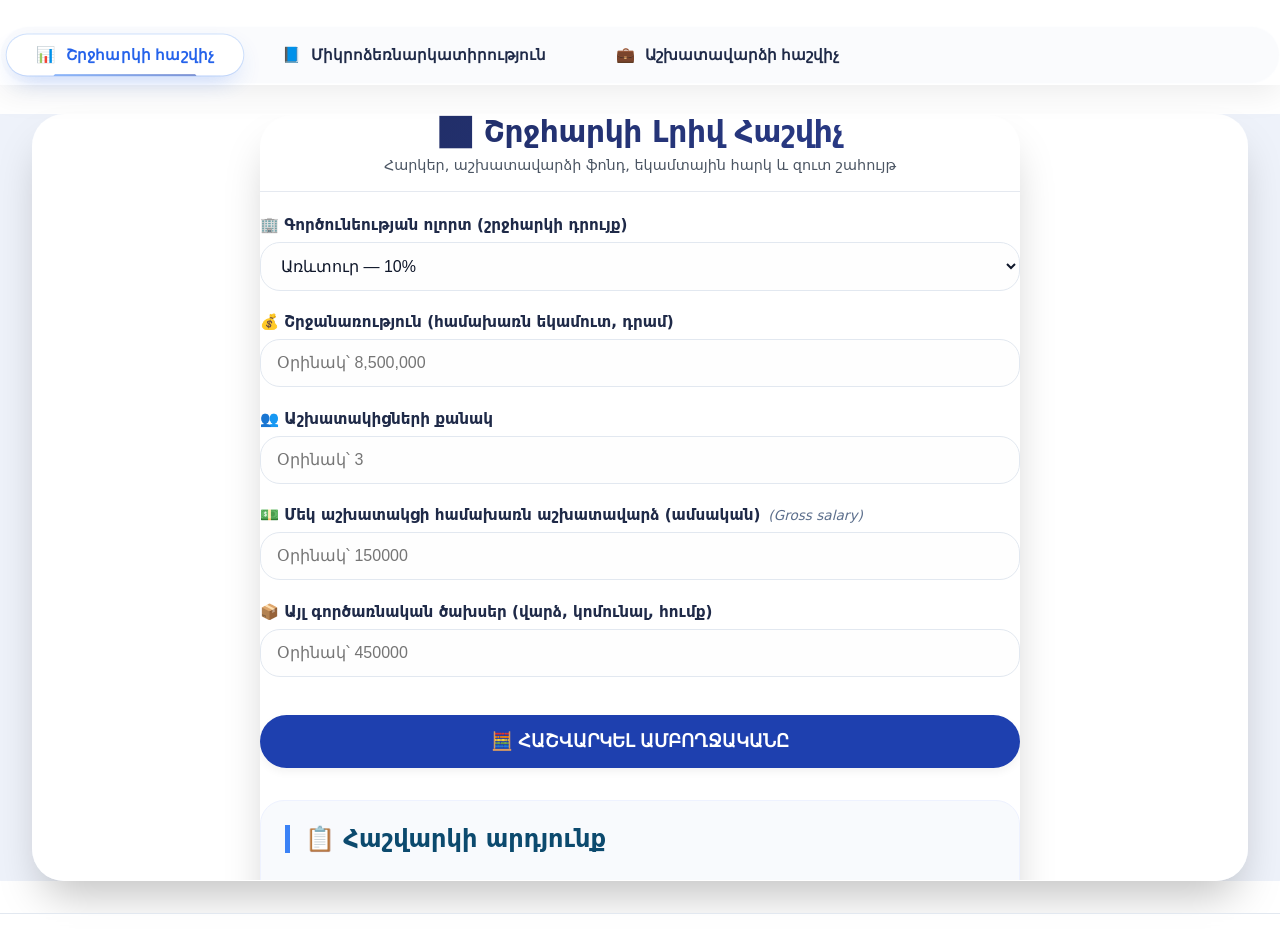
==== commit d58e0ed7: "fixeds" ====
--- a/index.html
+++ b/index.html
@@ -38,7 +38,6 @@
 </div>
 
 <footer>
-    📌 Միասնական նավիգացիոն համակարգ – հեշտ անցում երեք հիմնական գործիքների միջև: Բոլոր հաշվարկները կատարվում են ՀՀ 2025թ. դրույքներով:
 </footer>
 
 <script>
